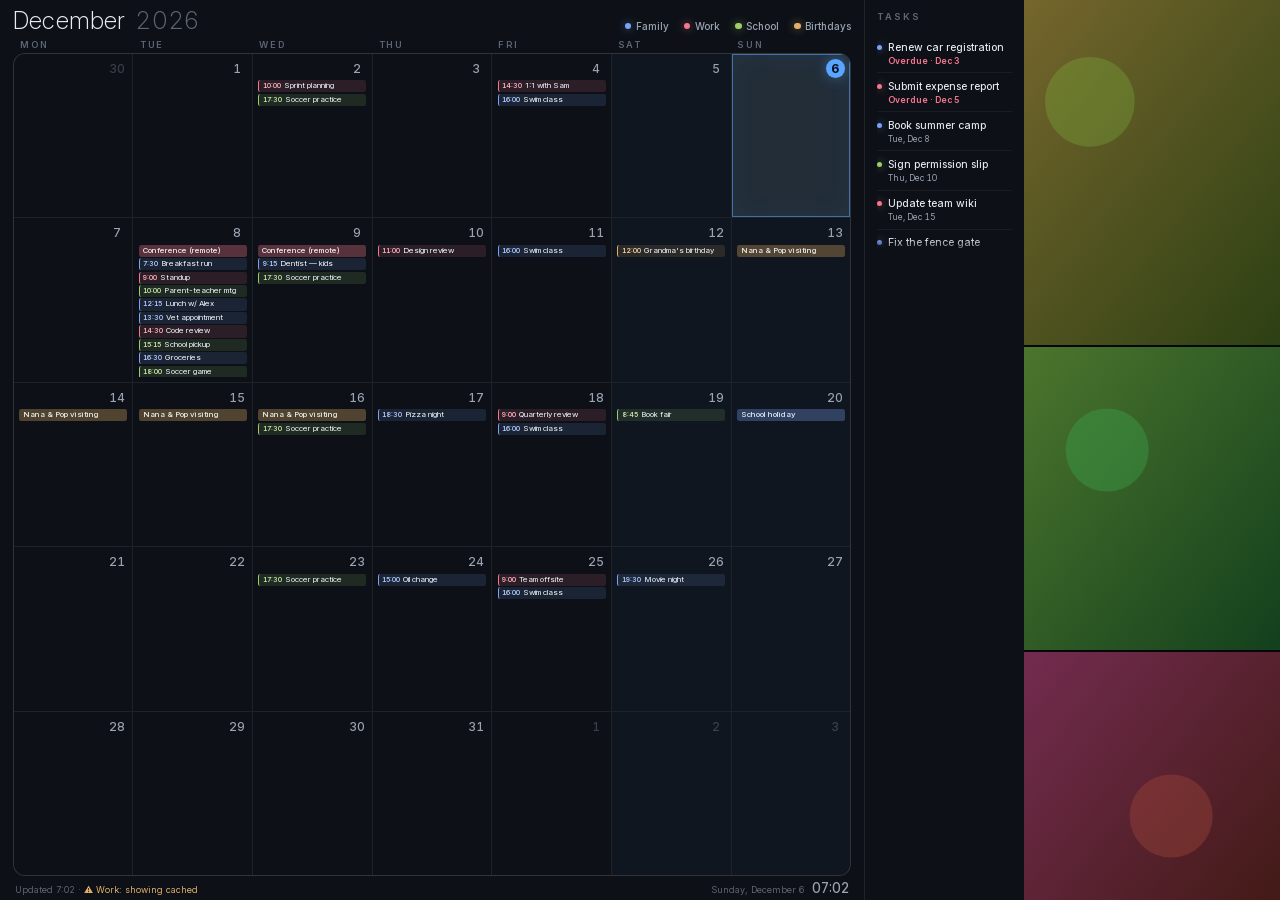
==== CalendarSaver/wwwroot/index.html @ 6161fb6e "PactoTech Calendar Saver: ICS wall-calendar screensaver for Windows 11 Full-month calendar aggregate" ====
<!DOCTYPE html>
<html lang="en">
<head>
<meta charset="utf-8">
<title>Calendar</title>
<link rel="stylesheet" href="style.css">
</head>
<body>
<div id="root">
  <main id="cal">
    <header id="cal-header">
      <div id="header-row">
        <h1 id="month-title">&nbsp;</h1>
        <div id="legend"></div>
      </div>
      <div id="dow-row"></div>
    </header>
    <div id="grid"></div>
    <footer id="status">
      <div id="status-left"></div>
      <div id="status-right"><span id="clock-date"></span><span id="clock"></span></div>
    </footer>
  </main>
  <aside id="tasks">
    <h2>Tasks</h2>
    <div id="task-list"></div>
  </aside>
  <aside id="photos"></aside>
</div>
<script src="app.js"></script>
</body>
</html>
---- CalendarSaver/wwwroot/style.css ----
@font-face {
  font-family: 'Inter';
  src: url('InterVariable.woff2') format('woff2');
  font-weight: 100 900;
  font-style: normal;
  font-display: block;
}

:root {
  --bg: #0d1117;
  --bg-lift: #10161f;
  --line: rgba(240, 246, 252, 0.08);
  --line-soft: rgba(240, 246, 252, 0.05);
  --text: #e6edf3;
  --dim: #9aa4b2;
  --faint: #5d6673;
  --accent: #58a6ff;
  --badge-text: #06101f;
  --warn: #e0af68;
  --danger: #f7768e;
  --bar-mix: rgba(13, 17, 23, 0.4);   /* all-day bars blend the feed color into this */
  --bar-text: #e6edf3;
  --time-mix: #ffffff;                /* chip time = feed color mixed toward this */
  --photos-bg: #05070a;

  /* event text: base size, shrunk by the auto-fit scale factor */
  --ev-fs: clamp(10px, 0.74vw, 30px);
  --scale: 1;

  --tasks-w: 12.5vw;
  --photos-w: 20vw;
}

html.light {
  --bg: #f7f9fb;
  --bg-lift: #eef1f5;
  --line: rgba(27, 31, 36, 0.13);
  --line-soft: rgba(27, 31, 36, 0.07);
  --text: #1f2328;
  --dim: #57606a;
  --faint: #8a939e;
  --accent: #0969da;
  --badge-text: #ffffff;
  --warn: #9a6700;
  --danger: #d1242f;
  --bar-mix: rgba(255, 255, 255, 0.55);
  --bar-text: #24292f;
  --time-mix: #1f2328;
  --photos-bg: #dfe3e8;
}

* { margin: 0; padding: 0; box-sizing: border-box; }

html, body {
  height: 100%;
  overflow: hidden;
  background: var(--bg);
  color: var(--text);
  font-family: 'Inter', 'Segoe UI Variable Display', 'Segoe UI', sans-serif;
  cursor: none;
  user-select: none;
  -webkit-font-smoothing: antialiased;
}

/* ---------- overall layout: calendar | tasks | photos ---------- */

#root {
  height: 100vh;
  display: grid;
  grid-template-areas: "cal tasks photos";
  grid-template-columns: minmax(0, 1fr) var(--tasks-w) var(--photos-w);
  grid-template-rows: minmax(0, 1fr);   /* stretch the row — implicit rows are content-sized */
}
#root.no-tasks #tasks { display: none; }
#root.no-photos #photos { display: none; }
#root.no-tasks {
  grid-template-areas: "cal photos";
  grid-template-columns: minmax(0, 1fr) var(--photos-w);
}
#root.no-photos {
  grid-template-areas: "cal tasks";
  grid-template-columns: minmax(0, 1fr) var(--tasks-w);
}
#root.no-tasks.no-photos {
  grid-template-areas: "cal";
  grid-template-columns: minmax(0, 1fr);
}

/* bottom-strip fallback for the task panel (TASK_PANEL_POSITION in app.js) */
#root.tasks-bottom {
  grid-template-areas: "cal photos" "tasks photos";
  grid-template-columns: minmax(0, 1fr) var(--photos-w);
  grid-template-rows: minmax(0, 1fr) 14vh;
}
#root.tasks-bottom.no-photos {
  grid-template-areas: "cal" "tasks";
  grid-template-columns: minmax(0, 1fr);
  grid-template-rows: minmax(0, 1fr) 14vh;
}
#root.tasks-bottom.no-tasks {
  grid-template-areas: "cal photos";
  grid-template-columns: minmax(0, 1fr) var(--photos-w);
  grid-template-rows: minmax(0, 1fr);
}
#root.tasks-bottom #tasks {
  border-left: none;
  border-top: 1px solid var(--line);
  padding: 1.4vh 1.4vw;
}
#root.tasks-bottom #task-list {
  display: flex;
  flex-wrap: wrap;
  column-gap: 2vw;
  mask-image: none;
}
#root.tasks-bottom .task { width: 17vw; }

/* ---------- calendar ---------- */

#cal {
  grid-area: cal;
  display: flex;
  flex-direction: column;
  min-width: 0;
  min-height: 0;
  padding: 0.9vh 1vw 0.3vh 1vw;
}

#header-row {
  display: flex;
  align-items: baseline;
  justify-content: space-between;
  gap: 1.5vw;
  margin-bottom: 0.7vh;
}

#legend {
  display: flex;
  flex-wrap: wrap;
  justify-content: flex-end;
  gap: 0.3vh 1.2vw;
  min-width: 0;
}
.legend-item {
  display: flex;
  align-items: center;
  gap: 0.35vw;
  font-size: 0.78vw;
  font-weight: 500;
  color: var(--dim);
  white-space: nowrap;
}
.legend-item .dot {
  width: 0.5vw;
  height: 0.5vw;
  border-radius: 50%;
  background: var(--c);
  box-shadow: 0 0 8px color-mix(in srgb, var(--c) 55%, transparent);
  flex: none;
}

#cal-header h1 {
  font-size: 1.9vw;
  font-weight: 240;
  letter-spacing: 0.01em;
  line-height: 1;
}
#cal-header h1 .year {
  color: var(--faint);
  font-weight: 240;
  margin-left: 0.4em;
  font-variant-numeric: tabular-nums;
}

#dow-row {
  display: grid;
  grid-template-columns: repeat(7, 1fr);
  padding: 0 1px;
  margin-bottom: 0.35vh;
}
#dow-row div {
  font-size: 0.72vw;
  font-weight: 570;
  letter-spacing: 0.2em;
  text-transform: uppercase;
  color: var(--faint);
  padding-left: 0.5vw;
}

#grid {
  flex: 1;
  min-height: 0;
  display: grid;
  grid-template-columns: repeat(7, 1fr);
  gap: 1px;
  background: var(--line);           /* hairlines via 1px gaps */
  border: 1px solid var(--line);
  border-radius: 12px;
  overflow: hidden;
}

.cell {
  background: var(--bg);
  display: flex;
  flex-direction: column;
  min-width: 0;
  min-height: 0;
  padding: 0.38vw 0.42vw;
}
.cell.weekend { background: var(--bg-lift); }
.cell.out .day-num { color: var(--faint); opacity: 0.55; }
.cell.out .events { opacity: 0.38; }
.cell.today {
  background: color-mix(in srgb, var(--accent) 7%, transparent);
  box-shadow: inset 0 0 0 1px color-mix(in srgb, var(--accent) 55%, transparent),
              inset 0 0 26px color-mix(in srgb, var(--accent) 6%, transparent);
}

.day-head {
  display: flex;
  justify-content: flex-end;
  margin-bottom: 0.18vw;
  flex: none;
}
.day-num {
  font-size: 0.95vw;
  font-weight: 470;
  color: var(--dim);
  line-height: 1.5vw;
  min-width: 1.5vw;
  text-align: center;
  font-variant-numeric: tabular-nums;
}
.cell.today .day-num {
  background: var(--accent);
  color: var(--badge-text);
  font-weight: 700;
  border-radius: 50%;
  box-shadow: 0 0 14px color-mix(in srgb, var(--accent) 45%, transparent);
}

.events {
  flex: 1;
  min-height: 0;
  overflow: hidden;
  display: flex;
  flex-direction: column;
  gap: 0.16em;
  font-size: calc(var(--ev-fs) * var(--scale));
  line-height: 1.28;
}

.chip {
  display: flex;
  align-items: baseline;
  gap: 0.38em;
  padding: 0.13em 0.5em 0.16em 0.42em;
  border-left: 0.22em solid var(--c);
  border-radius: 0.3em;
  background: color-mix(in srgb, var(--c) 13%, transparent);
  white-space: nowrap;
  overflow: hidden;
  flex: none;
}
.chip .t {
  color: color-mix(in srgb, var(--c) 62%, var(--time-mix) 38%);
  font-weight: 620;
  font-size: 0.86em;
  font-variant-numeric: tabular-nums;
  flex: none;
}
.chip .s {
  overflow: hidden;
  text-overflow: ellipsis;
  font-weight: 440;
}

.bar {
  padding: 0.13em 0.5em 0.16em 0.5em;
  border-radius: 0.3em;
  background: color-mix(in srgb, var(--c) 32%, var(--bar-mix));
  color: color-mix(in srgb, var(--bar-text) 88%, var(--c) 12%);
  font-weight: 540;
  white-space: nowrap;
  overflow: hidden;
  text-overflow: ellipsis;
  flex: none;
}

/* ---------- footer / status ---------- */

#status {
  display: flex;
  justify-content: space-between;
  align-items: baseline;
  padding: 0.45vh 0.2vw 0.1vh 0.2vw;
  color: var(--faint);
  font-size: 0.7vw;
  flex: none;
}
#status .stale { color: var(--warn); }
#status .err { color: var(--danger); }
#status-right { display: flex; align-items: baseline; gap: 0.9em; }
#clock-date { color: var(--faint); }
#clock {
  font-size: 1.05vw;
  color: var(--dim);
  font-weight: 480;
  font-variant-numeric: tabular-nums;
}

/* ---------- tasks ---------- */

#tasks {
  grid-area: tasks;
  border-left: 1px solid var(--line);
  padding: 1.2vh 0.9vw;
  display: flex;
  flex-direction: column;
  min-width: 0;
  min-height: 0;
  overflow: hidden;
}
#tasks h2 {
  font-size: 0.72vw;
  font-weight: 620;
  letter-spacing: 0.24em;
  text-transform: uppercase;
  color: var(--faint);
  margin-bottom: 1.4vh;
  flex: none;
}
#task-list {
  overflow: hidden;
  mask-image: linear-gradient(to bottom, black 92%, transparent 100%);
}
.task {
  display: flex;
  gap: 0.5vw;
  padding: 0.7vh 0;
  border-bottom: 1px solid var(--line-soft);
}
.task:last-child { border-bottom: none; }
.task .dot {
  width: 0.4vw;
  height: 0.4vw;
  border-radius: 50%;
  background: var(--c);
  margin-top: 0.34vw;
  flex: none;
  box-shadow: 0 0 8px color-mix(in srgb, var(--c) 60%, transparent);
}
.task .body { min-width: 0; }
.task .title {
  font-size: 0.82vw;
  font-weight: 450;
  line-height: 1.3;
  overflow: hidden;
  display: -webkit-box;
  -webkit-line-clamp: 2;
  -webkit-box-orient: vertical;
}
.task .due {
  font-size: 0.66vw;
  color: var(--dim);
  margin-top: 0.2vh;
  font-variant-numeric: tabular-nums;
}
.task.overdue .due { color: var(--danger); font-weight: 620; }
.task-empty {
  color: var(--faint);
  font-size: 0.75vw;
  font-weight: 400;
}

/* ---------- photos ---------- */

#photos {
  grid-area: photos;
  display: flex;
  flex-direction: column;
  gap: 2px;
  background: var(--photos-bg);
  min-width: 0;
  min-height: 0;
}
.tile {
  position: relative;
  overflow: hidden;
  flex: var(--grow, 1);
  min-height: 0;
}
.tile img {
  position: absolute;
  inset: 0;
  width: 100%;
  height: 100%;
  object-fit: cover;
  opacity: 0;
  transition: opacity 1.5s ease;
}
.tile img.show { opacity: 1; }
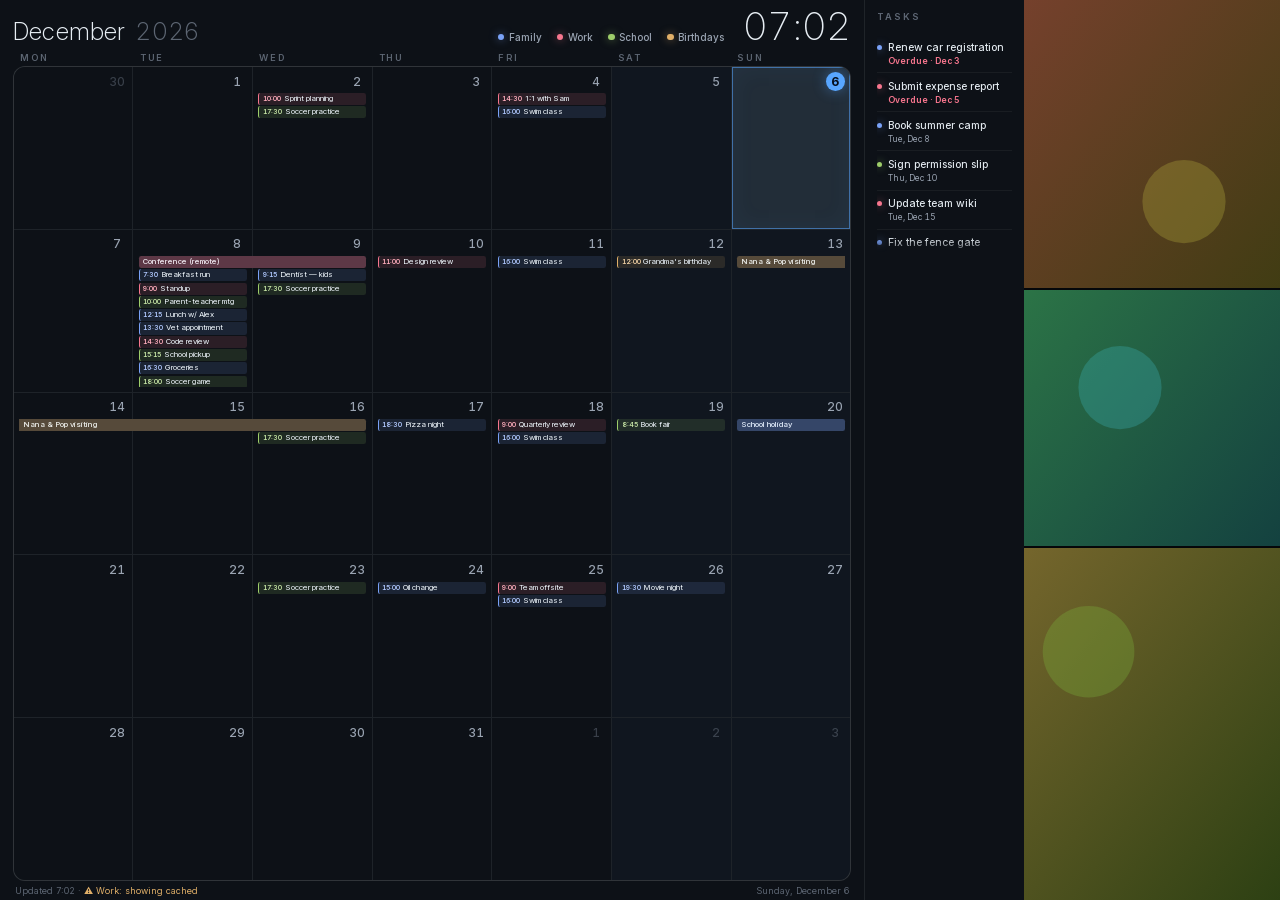
==== commit 4db28ed8: "Add a big clock to the top-right of the calendar header The clock moves from the footer (where only " ====
--- a/CalendarSaver/wwwroot/index.html
+++ b/CalendarSaver/wwwroot/index.html
@@ -12,13 +12,14 @@
       <div id="header-row">
         <h1 id="month-title">&nbsp;</h1>
         <div id="legend"></div>
+        <div id="clock"></div>
       </div>
       <div id="dow-row"></div>
     </header>
     <div id="grid"></div>
     <footer id="status">
       <div id="status-left"></div>
-      <div id="status-right"><span id="clock-date"></span><span id="clock"></span></div>
+      <div id="status-right"><span id="clock-date"></span></div>
     </footer>
   </main>
   <aside id="tasks">
--- a/CalendarSaver/wwwroot/style.css
+++ b/CalendarSaver/wwwroot/style.css
@@ -18,7 +18,7 @@
   --badge-text: #06101f;
   --warn: #e0af68;
   --danger: #f7768e;
-  --bar-mix: rgba(13, 17, 23, 0.4);   /* all-day bars blend the feed color into this */
+  --bar-mix: #151b24;   /* all-day bars blend the feed color into this (opaque: segments overlap) */
   --bar-text: #e6edf3;
   --time-mix: #ffffff;                /* chip time = feed color mixed toward this */
   --photos-bg: #05070a;
@@ -43,7 +43,7 @@
   --badge-text: #ffffff;
   --warn: #9a6700;
   --danger: #d1242f;
-  --bar-mix: rgba(255, 255, 255, 0.55);
+  --bar-mix: #ffffff;
   --bar-text: #24292f;
   --time-mix: #1f2328;
   --photos-bg: #dfe3e8;
@@ -129,9 +129,18 @@
 #header-row {
   display: flex;
   align-items: baseline;
-  justify-content: space-between;
   gap: 1.5vw;
   margin-bottom: 0.7vh;
+}
+
+#clock {
+  font-size: 2.9vw;
+  font-weight: 190;
+  line-height: 1;
+  color: var(--text);
+  font-variant-numeric: tabular-nums;
+  letter-spacing: 0.015em;
+  flex: none;
 }
 
 #legend {
@@ -140,6 +149,7 @@
   justify-content: flex-end;
   gap: 0.3vh 1.2vw;
   min-width: 0;
+  margin-left: auto;   /* pins the legend + clock to the right edge */
 }
 .legend-item {
   display: flex;
@@ -275,6 +285,18 @@
   font-weight: 440;
 }
 
+/* spanning bars — segments join across cells into one continuous Google-style bar */
+.bars {
+  display: flex;
+  flex-direction: column;
+  gap: 0.16em;
+  font-size: calc(var(--ev-fs) * var(--scale));
+  line-height: 1.28;
+  flex: none;
+  position: relative;
+  z-index: 1;              /* paint over the neighbouring cell's padding + hairline */
+  margin-bottom: 0.16em;
+}
 .bar {
   padding: 0.13em 0.5em 0.16em 0.5em;
   border-radius: 0.3em;
@@ -286,6 +308,21 @@
   text-overflow: ellipsis;
   flex: none;
 }
+/* bleed over the cell padding and 1px hairline so adjacent segments touch */
+.bar.cont-left {
+  margin-left: calc(-0.42vw - 1.5px);
+  border-top-left-radius: 0;
+  border-bottom-left-radius: 0;
+}
+.bar.cont-right {
+  margin-right: calc(-0.42vw - 1.5px);
+  border-top-right-radius: 0;
+  border-bottom-right-radius: 0;
+}
+/* span continues into the previous/next week row: square edge, no bleed */
+.bar.sq-left { border-top-left-radius: 0; border-bottom-left-radius: 0; }
+.bar.sq-right { border-top-right-radius: 0; border-bottom-right-radius: 0; }
+.bar.spacer { visibility: hidden; }
 
 /* ---------- footer / status ---------- */
 
@@ -302,12 +339,6 @@
 #status .err { color: var(--danger); }
 #status-right { display: flex; align-items: baseline; gap: 0.9em; }
 #clock-date { color: var(--faint); }
-#clock {
-  font-size: 1.05vw;
-  color: var(--dim);
-  font-weight: 480;
-  font-variant-numeric: tabular-nums;
-}
 
 /* ---------- tasks ---------- */
 
